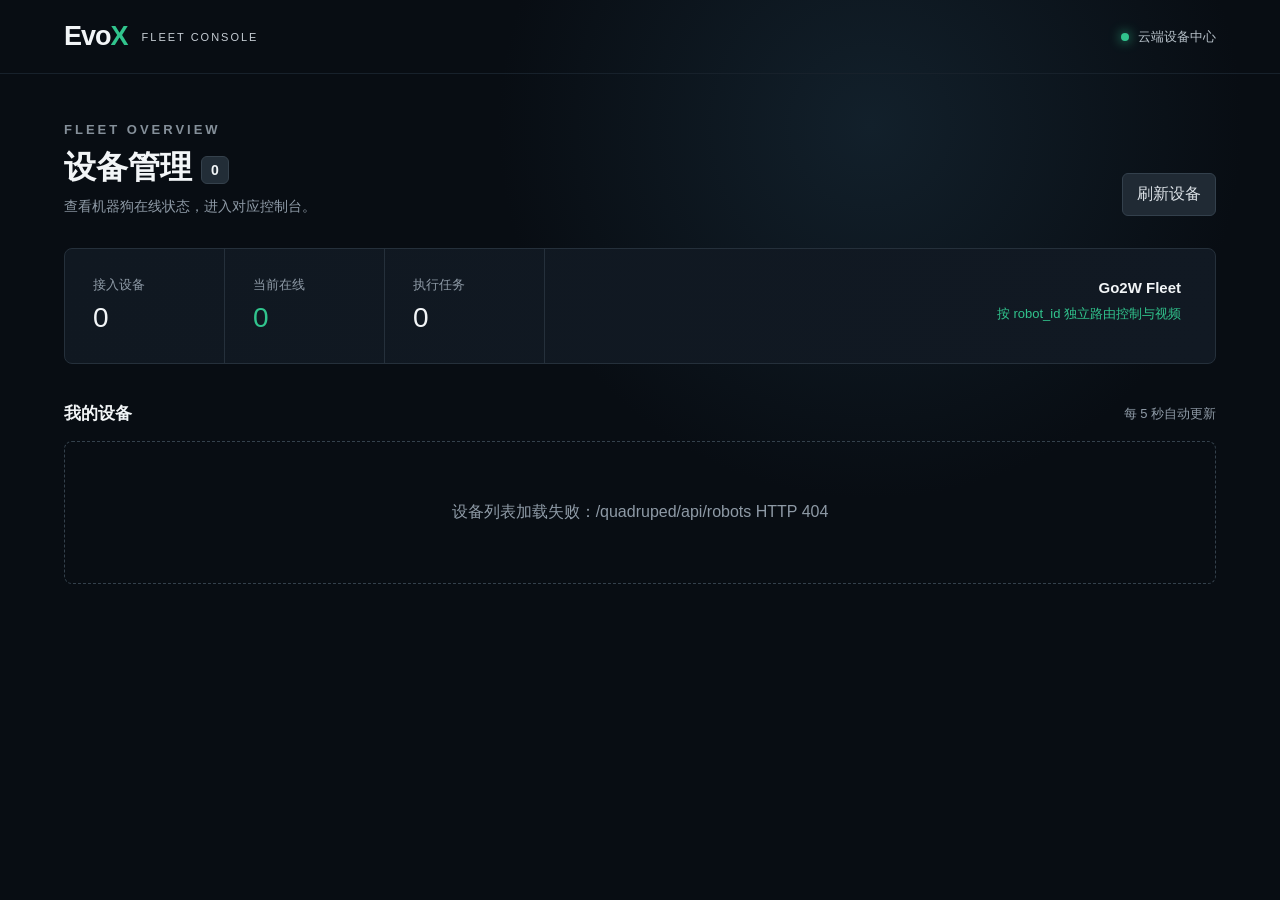
==== static/fleet/index.html @ 94fb5907 "feat: add multi-robot cloud control and SSH reverse proxy" ====
<!doctype html>
<html lang="zh-CN">
<head>
  <meta charset="utf-8">
  <meta name="viewport" content="width=device-width,initial-scale=1">
  <title>Go2W 设备管理</title>
  <link rel="stylesheet" href="fleet.css">
</head>
<body>
  <header class="topbar">
    <a class="brand" href="/quadruped/fleet/">
      <strong>Evo<span>X</span></strong>
      <small>FLEET CONSOLE</small>
    </a>
    <div class="environment"><i></i><span>云端设备中心</span></div>
  </header>

  <main>
    <div class="heading">
      <div>
        <div class="eyebrow">FLEET OVERVIEW</div>
        <h1>设备管理 <span id="device-count">0</span></h1>
        <p>查看机器狗在线状态，进入对应控制台。</p>
      </div>
      <button id="refresh" type="button">刷新设备</button>
    </div>

    <section class="summary">
      <div><span>接入设备</span><strong id="total">0</strong></div>
      <div><span>当前在线</span><strong id="online" class="ok">0</strong></div>
      <div><span>执行任务</span><strong id="tasks">0</strong></div>
      <aside><b>Go2W Fleet</b><small>按 robot_id 独立路由控制与视频</small></aside>
    </section>

    <div class="section-head">
      <h2>我的设备</h2>
      <span>每 5 秒自动更新</span>
    </div>
    <section id="devices" class="devices" aria-live="polite"></section>
  </main>

  <script src="fleet.js" type="module"></script>
</body>
</html>
---- static/fleet/fleet.css ----
:root{
  color-scheme:dark;
  --bg:#080d13;
  --panel:#111922;
  --line:#25303b;
  --text:#f2f5f7;
  --muted:#8e9aa6;
  --green:#31c48d;
  --red:#ff6b6b;
  font-family:Inter,"PingFang SC","Microsoft YaHei",sans-serif;
}
*{box-sizing:border-box}
body{margin:0;min-height:100vh;background:radial-gradient(circle at 68% 14%,#12202b 0,transparent 32%),var(--bg);color:var(--text)}
.topbar{height:74px;padding:0 5vw;border-bottom:1px solid #17212b;display:flex;align-items:center;justify-content:space-between}
.brand{display:flex;align-items:center;gap:14px;color:inherit;text-decoration:none}
.brand strong{font-size:27px;letter-spacing:-1px}
.brand strong span{color:var(--green)}
.brand small{font-size:11px;letter-spacing:2px;color:#c7ced5}
.environment{display:flex;align-items:center;gap:9px;color:#b6c0c8;font-size:13px}
.environment i{width:8px;height:8px;border-radius:50%;background:var(--green);box-shadow:0 0 12px var(--green)}
main{width:min(1480px,90vw);margin:0 auto;padding:48px 0 70px}
.heading{display:flex;align-items:end;justify-content:space-between;gap:24px}
.eyebrow{font-size:13px;letter-spacing:3px;color:#85909a;font-weight:700}
h1{font-size:32px;margin:9px 0 8px}
h1 span{display:inline-grid;place-items:center;min-width:28px;height:28px;padding:0 7px;border-radius:6px;background:#222d37;border:1px solid #35414c;font-size:14px;vertical-align:middle}
.heading p{margin:0;color:var(--muted);font-size:14px}
button{border:1px solid #33404c;background:#202a34;color:#dce2e7;border-radius:6px;padding:10px 14px;font:inherit;cursor:pointer}
button:hover{border-color:#526170}
.summary{margin-top:32px;display:grid;grid-template-columns:160px 160px 160px 1fr;min-height:116px;border:1px solid var(--line);border-radius:8px;background:linear-gradient(120deg,#101821,#111923)}
.summary>div{padding:27px 28px;border-right:1px solid var(--line)}
.summary span{display:block;color:var(--muted);font-size:13px;margin-bottom:8px}
.summary strong{font-size:28px;font-weight:500}
.summary strong.ok{color:var(--green)}
.summary aside{padding:30px 34px;justify-self:end;text-align:right}
.summary aside b{display:block;font-size:15px;margin-bottom:8px}
.summary aside small{color:var(--green);font-size:13px}
.section-head{display:flex;align-items:center;justify-content:space-between;margin:38px 0 16px}
.section-head h2{margin:0;font-size:17px}
.section-head span{color:var(--muted);font-size:13px}
.devices{display:grid;grid-template-columns:repeat(5,minmax(0,1fr));gap:18px}
.device{border:1px solid var(--line);border-radius:8px;background:linear-gradient(145deg,#111923,#0e151d);overflow:hidden;min-height:300px;padding:14px;display:flex;flex-direction:column}
.device-head{display:flex;justify-content:space-between;align-items:center}
.badge{font-size:12px;border:1px solid #315545;color:#64d6a8;background:#10271f;border-radius:5px;padding:5px 8px}
.badge.offline{border-color:#5a3538;color:#f08b8f;background:#271517}
.robot-id{color:#71808d;font:12px ui-monospace,SFMono-Regular,monospace}
.visual{height:130px;display:grid;place-items:center;background:radial-gradient(ellipse at 50% 75%,#183126 0,#111a22 48%,transparent 70%);border-bottom:1px solid #19232d}
.robot-icon{width:74px;height:50px;border:3px solid #b9c5cd;border-radius:8px;position:relative;opacity:.8}
.robot-icon:before,.robot-icon:after{content:"";position:absolute;top:12px;width:10px;height:10px;border-radius:50%;background:var(--green);box-shadow:0 0 14px #26b77f}
.robot-icon:before{left:16px}.robot-icon:after{right:16px}
.device h3{font-size:18px;margin:18px 0 5px}
.device p{margin:0 0 18px;color:#7c8a96;font-size:13px}
.metrics{display:flex;gap:18px;color:#9eabb5;font-size:12px;margin-bottom:18px}
.ssh-box{margin:0 0 14px;padding:9px;border:1px solid #283640;border-radius:6px;background:#0d151d}
.ssh-title{font-size:11px;color:#9fb0bc;margin-bottom:6px}
.ssh-box code{display:block;max-width:100%;overflow:hidden;text-overflow:ellipsis;white-space:nowrap;color:#70ddb1;font:10.5px ui-monospace,SFMono-Regular,monospace}
.ssh-actions{display:flex;gap:6px;margin-top:8px}
.mini{padding:6px 7px;font-size:11px;line-height:1.2;flex:1;min-width:0;background:#18242d}
.mini.danger{color:#ff9a9d;border-color:#5b373b;background:#251719}
.empty-ssh{color:#71808d;font-size:11px}
.actions{margin-top:auto;display:flex;gap:10px;flex-wrap:wrap}
.console-link{display:inline-flex;align-items:center;justify-content:center;min-width:0;width:100%;padding:10px 10px;border:1px solid #3a4651;border-radius:5px;background:#1e2932;color:#eef3f6;text-decoration:none;font-size:13px;white-space:nowrap}
.console-link:hover{border-color:var(--green);color:#85e8be}
.empty{grid-column:1/-1;padding:60px;text-align:center;border:1px dashed #34414c;border-radius:8px;color:var(--muted)}
@media(max-width:1200px){
  .devices{grid-template-columns:repeat(3,minmax(0,1fr))}
}
@media(max-width:800px){
  .summary{grid-template-columns:repeat(3,1fr)}
  .summary aside{grid-column:1/-1;text-align:left;border-top:1px solid var(--line)}
  .devices{grid-template-columns:1fr}
  .heading{align-items:flex-start}
}
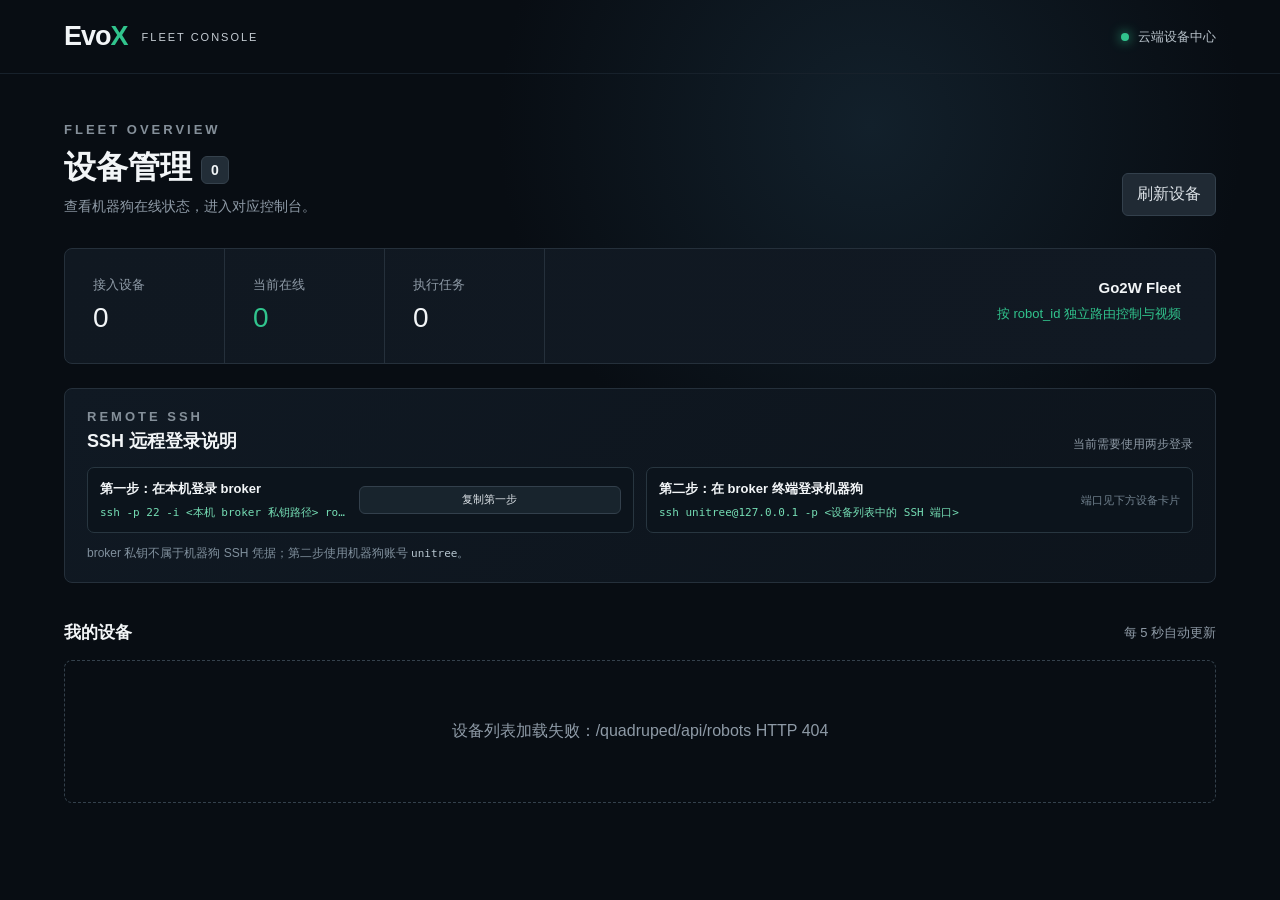
==== commit 34c56aa2: "fix: add two-step SSH access guidance" ====
--- a/static/fleet/index.html
+++ b/static/fleet/index.html
@@ -32,6 +32,33 @@
       <aside><b>Go2W Fleet</b><small>按 robot_id 独立路由控制与视频</small></aside>
     </section>
 
+    <section class="ssh-guide">
+      <div class="guide-head">
+        <div>
+          <div class="eyebrow">REMOTE SSH</div>
+          <h2>SSH 远程登录说明</h2>
+        </div>
+        <span>当前需要使用两步登录</span>
+      </div>
+      <ol>
+        <li>
+          <div>
+            <b>第一步：在本机登录 broker</b>
+            <code id="sshGuideBroker">ssh -p 22 -i &lt;本机 broker 私钥路径&gt; root@ssh-portbroker.evoxrobot.com</code>
+          </div>
+          <button class="mini" type="button" data-copy-guide="broker">复制第一步</button>
+        </li>
+        <li>
+          <div>
+            <b>第二步：在 broker 终端登录机器狗</b>
+            <code>ssh unitree@127.0.0.1 -p &lt;设备列表中的 SSH 端口&gt;</code>
+          </div>
+          <span class="guide-note">端口见下方设备卡片</span>
+        </li>
+      </ol>
+      <p>broker 私钥不属于机器狗 SSH 凭据；第二步使用机器狗账号 <code>unitree</code>。</p>
+    </section>
+
     <div class="section-head">
       <h2>我的设备</h2>
       <span>每 5 秒自动更新</span>
--- a/static/fleet/fleet.css
+++ b/static/fleet/fleet.css
@@ -34,6 +34,18 @@
 .summary aside{padding:30px 34px;justify-self:end;text-align:right}
 .summary aside b{display:block;font-size:15px;margin-bottom:8px}
 .summary aside small{color:var(--green);font-size:13px}
+.ssh-guide{margin-top:24px;padding:20px 22px;border:1px solid var(--line);border-radius:8px;background:linear-gradient(135deg,#101923,#0d141c)}
+.guide-head{display:flex;align-items:end;justify-content:space-between;gap:18px;margin-bottom:14px}
+.guide-head h2{margin:5px 0 0;font-size:18px}
+.guide-head>span{color:var(--muted);font-size:12px}
+.ssh-guide ol{list-style:none;margin:0;padding:0;display:grid;grid-template-columns:1fr 1fr;gap:12px;counter-reset:steps}
+.ssh-guide li{display:flex;align-items:center;gap:12px;min-width:0;padding:12px;border:1px solid #283640;border-radius:7px;background:#0c141c}
+.ssh-guide li>div{min-width:0;flex:1}
+.ssh-guide b{display:block;font-size:13px;margin-bottom:7px}
+.ssh-guide code{display:block;overflow:hidden;text-overflow:ellipsis;white-space:nowrap;color:#75ddb4;font:11px ui-monospace,SFMono-Regular,monospace}
+.ssh-guide p{margin:12px 0 0;color:#80909d;font-size:12px}
+.ssh-guide p code{display:inline;color:#b8c7d1}
+.guide-note{flex:none;color:#71818e;font-size:11px}
 .section-head{display:flex;align-items:center;justify-content:space-between;margin:38px 0 16px}
 .section-head h2{margin:0;font-size:17px}
 .section-head span{color:var(--muted);font-size:13px}
@@ -63,6 +75,7 @@
 .empty{grid-column:1/-1;padding:60px;text-align:center;border:1px dashed #34414c;border-radius:8px;color:var(--muted)}
 @media(max-width:1200px){
   .devices{grid-template-columns:repeat(3,minmax(0,1fr))}
+  .ssh-guide ol{grid-template-columns:1fr}
 }
 @media(max-width:800px){
   .summary{grid-template-columns:repeat(3,1fr)}
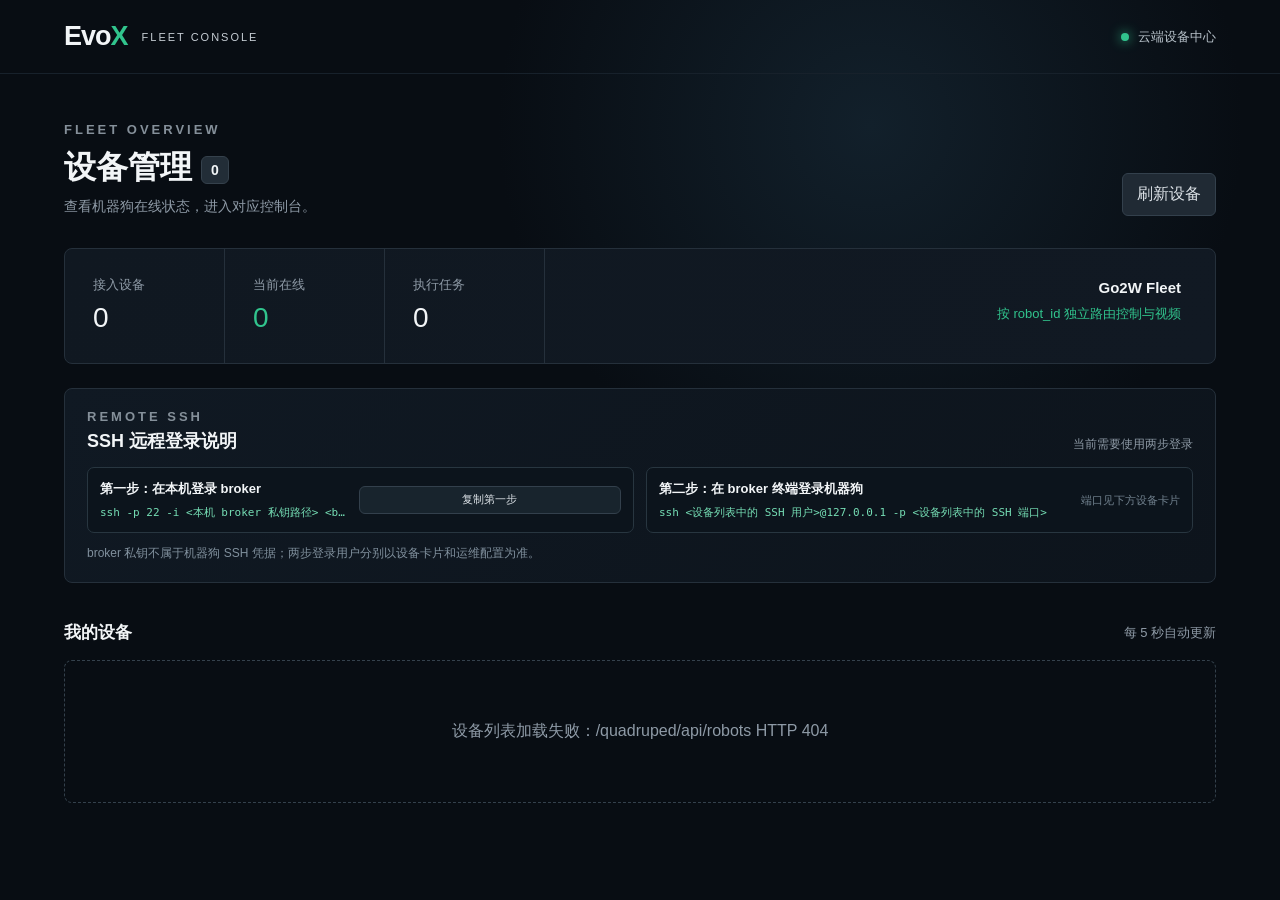
==== commit 73e6d1f4: "feat: add inspection console and harden robot connectivity" ====
--- a/static/fleet/index.html
+++ b/static/fleet/index.html
@@ -44,19 +44,19 @@
         <li>
           <div>
             <b>第一步：在本机登录 broker</b>
-            <code id="sshGuideBroker">ssh -p 22 -i &lt;本机 broker 私钥路径&gt; root@ssh-portbroker.evoxrobot.com</code>
+            <code id="sshGuideBroker">ssh -p 22 -i &lt;本机 broker 私钥路径&gt; &lt;broker SSH 用户&gt;@ssh-portbroker.evoxrobot.com</code>
           </div>
           <button class="mini" type="button" data-copy-guide="broker">复制第一步</button>
         </li>
         <li>
           <div>
             <b>第二步：在 broker 终端登录机器狗</b>
-            <code>ssh unitree@127.0.0.1 -p &lt;设备列表中的 SSH 端口&gt;</code>
+            <code>ssh &lt;设备列表中的 SSH 用户&gt;@127.0.0.1 -p &lt;设备列表中的 SSH 端口&gt;</code>
           </div>
           <span class="guide-note">端口见下方设备卡片</span>
         </li>
       </ol>
-      <p>broker 私钥不属于机器狗 SSH 凭据；第二步使用机器狗账号 <code>unitree</code>。</p>
+      <p>broker 私钥不属于机器狗 SSH 凭据；两步登录用户分别以设备卡片和运维配置为准。</p>
     </section>
 
     <div class="section-head">
--- a/static/fleet/fleet.css
+++ b/static/fleet/fleet.css
@@ -72,6 +72,7 @@
 .actions{margin-top:auto;display:flex;gap:10px;flex-wrap:wrap}
 .console-link{display:inline-flex;align-items:center;justify-content:center;min-width:0;width:100%;padding:10px 10px;border:1px solid #3a4651;border-radius:5px;background:#1e2932;color:#eef3f6;text-decoration:none;font-size:13px;white-space:nowrap}
 .console-link:hover{border-color:var(--green);color:#85e8be}
+.inspection-link{border-color:#2f6655;background:linear-gradient(180deg,#15352b,#10251e);color:#8bf0c8}
 .empty{grid-column:1/-1;padding:60px;text-align:center;border:1px dashed #34414c;border-radius:8px;color:var(--muted)}
 @media(max-width:1200px){
   .devices{grid-template-columns:repeat(3,minmax(0,1fr))}
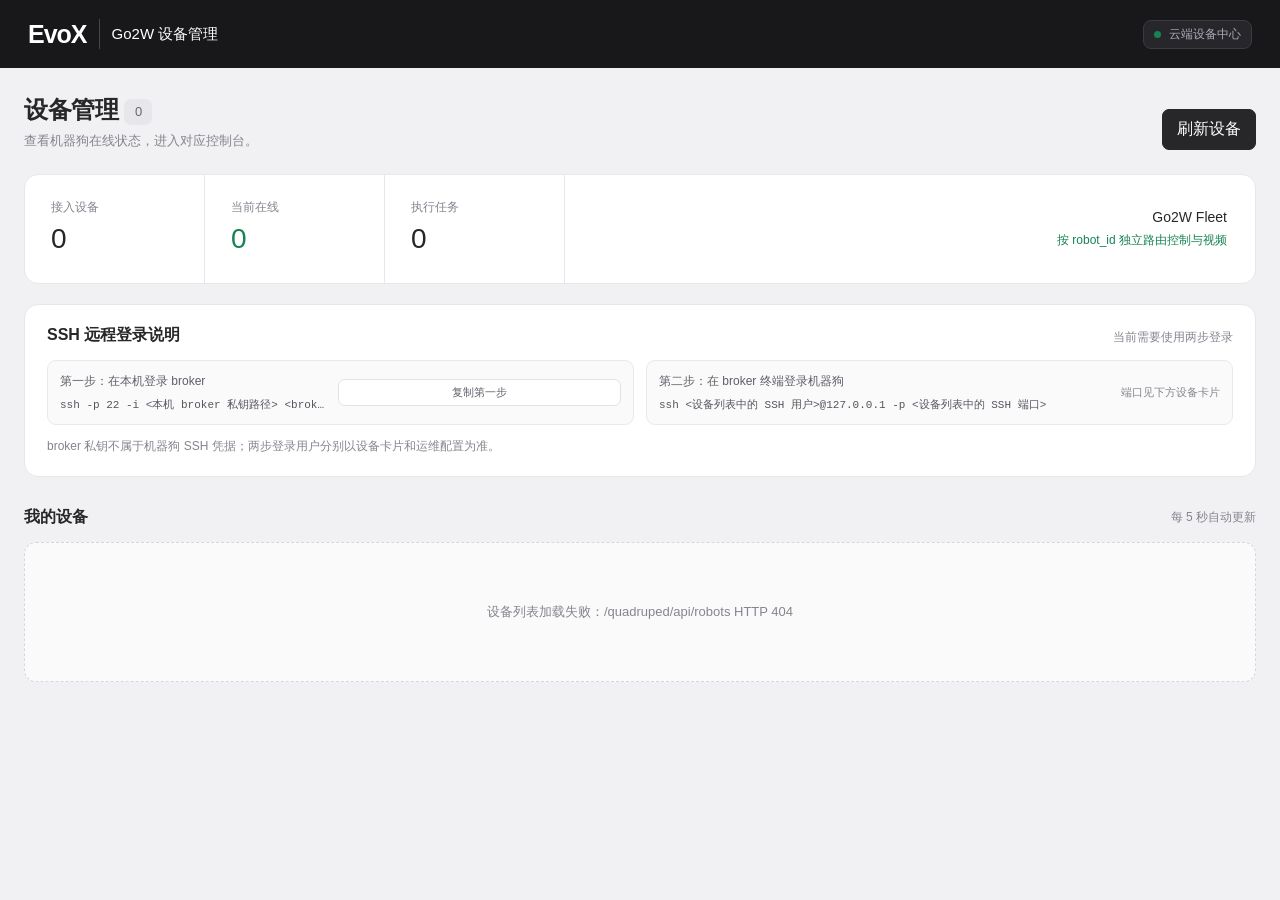
==== commit e3c90d9c: "feat(web): refresh inspection and fleet consoles" ====
--- a/static/fleet/index.html
+++ b/static/fleet/index.html
@@ -10,7 +10,8 @@
   <header class="topbar">
     <a class="brand" href="/quadruped/fleet/">
       <strong>Evo<span>X</span></strong>
-      <small>FLEET CONSOLE</small>
+      <i></i>
+      <div><b>Go2W 设备管理</b></div>
     </a>
     <div class="environment"><i></i><span>云端设备中心</span></div>
   </header>
@@ -18,7 +19,6 @@
   <main>
     <div class="heading">
       <div>
-        <div class="eyebrow">FLEET OVERVIEW</div>
         <h1>设备管理 <span id="device-count">0</span></h1>
         <p>查看机器狗在线状态，进入对应控制台。</p>
       </div>
@@ -35,7 +35,6 @@
     <section class="ssh-guide">
       <div class="guide-head">
         <div>
-          <div class="eyebrow">REMOTE SSH</div>
           <h2>SSH 远程登录说明</h2>
         </div>
         <span>当前需要使用两步登录</span>
--- a/static/fleet/fleet.css
+++ b/static/fleet/fleet.css
@@ -1,86 +1,116 @@
 :root{
-  color-scheme:dark;
-  --bg:#080d13;
-  --panel:#111922;
-  --line:#25303b;
-  --text:#f2f5f7;
-  --muted:#8e9aa6;
-  --green:#31c48d;
-  --red:#ff6b6b;
-  font-family:Inter,"PingFang SC","Microsoft YaHei",sans-serif;
+  color-scheme:light;
+  --bg:#f1f1f3;
+  --panel:#fff;
+  --line:#e7e7eb;
+  --line-2:#dcdce2;
+  --fg:#27272a;
+  --fg-2:#65656f;
+  --muted:#85858f;
+  --accent:#35353b;
+  --green:#168354;
+  --warn:#aa741d;
+  --red:#ac4444;
+  --display:Inter,-apple-system,BlinkMacSystemFont,"PingFang SC","Microsoft YaHei",sans-serif;
+  --mono:"SFMono-Regular",Consolas,"Liberation Mono",monospace;
+  font-family:var(--display);
 }
 *{box-sizing:border-box}
-body{margin:0;min-height:100vh;background:radial-gradient(circle at 68% 14%,#12202b 0,transparent 32%),var(--bg);color:var(--text)}
-.topbar{height:74px;padding:0 5vw;border-bottom:1px solid #17212b;display:flex;align-items:center;justify-content:space-between}
-.brand{display:flex;align-items:center;gap:14px;color:inherit;text-decoration:none}
-.brand strong{font-size:27px;letter-spacing:-1px}
-.brand strong span{color:var(--green)}
-.brand small{font-size:11px;letter-spacing:2px;color:#c7ced5}
-.environment{display:flex;align-items:center;gap:9px;color:#b6c0c8;font-size:13px}
-.environment i{width:8px;height:8px;border-radius:50%;background:var(--green);box-shadow:0 0 12px var(--green)}
-main{width:min(1480px,90vw);margin:0 auto;padding:48px 0 70px}
+body{margin:0;min-width:0;min-height:100vh;background:var(--bg);color:var(--fg);-webkit-font-smoothing:antialiased}
+button,a{font:inherit}
+button{cursor:pointer;transition:background .15s,border-color .15s,color .15s}
+button:focus-visible,a:focus-visible{outline:2px solid #787880;outline-offset:3px}
+.topbar{height:68px;padding:0 28px;background:#18181b;color:#fff;display:flex;align-items:center;justify-content:space-between;gap:20px}
+.brand{display:flex;align-items:center;gap:12px;color:inherit;text-decoration:none;min-width:0}
+.brand strong{font-size:25px;line-height:1;letter-spacing:-1px;font-weight:700;color:#fff}
+.brand strong span{color:#fff}
+.brand>i{width:1px;height:30px;background:#44444c}
+.brand div{display:flex;flex-direction:column;gap:3px;min-width:0}
+.brand b{font-size:15px;font-weight:400;letter-spacing:0;white-space:nowrap}
+.environment{display:flex;align-items:center;gap:8px;height:29px;padding:0 10px;border:1px solid #3a3a41;border-radius:8px;background:#26262b;color:#aaaab4;font-size:12px;white-space:nowrap}
+.environment i{width:7px;height:7px;border-radius:50%;background:var(--green)}
+main{width:min(1480px,calc(100% - 48px));margin:0 auto;padding:28px 0 70px}
 .heading{display:flex;align-items:end;justify-content:space-between;gap:24px}
-.eyebrow{font-size:13px;letter-spacing:3px;color:#85909a;font-weight:700}
-h1{font-size:32px;margin:9px 0 8px}
-h1 span{display:inline-grid;place-items:center;min-width:28px;height:28px;padding:0 7px;border-radius:6px;background:#222d37;border:1px solid #35414c;font-size:14px;vertical-align:middle}
-.heading p{margin:0;color:var(--muted);font-size:14px}
-button{border:1px solid #33404c;background:#202a34;color:#dce2e7;border-radius:6px;padding:10px 14px;font:inherit;cursor:pointer}
-button:hover{border-color:#526170}
-.summary{margin-top:32px;display:grid;grid-template-columns:160px 160px 160px 1fr;min-height:116px;border:1px solid var(--line);border-radius:8px;background:linear-gradient(120deg,#101821,#111923)}
-.summary>div{padding:27px 28px;border-right:1px solid var(--line)}
-.summary span{display:block;color:var(--muted);font-size:13px;margin-bottom:8px}
-.summary strong{font-size:28px;font-weight:500}
+h1{font-size:24px;line-height:1.2;margin:0 0 7px;font-weight:600;letter-spacing:-.02em}
+h1 span{display:inline-grid;place-items:center;min-width:28px;height:26px;padding:0 8px;border-radius:7px;background:#e7e7eb;color:#65656f;font-size:13px;vertical-align:middle;font-weight:500}
+.heading p{margin:0;color:var(--muted);font-size:13px}
+button{border:1px solid #dedee4;background:#fafafa;color:var(--fg);border-radius:7px;padding:9px 14px}
+button:hover{border-color:#cfcfd7;background:#f1f1f4}
+#refresh{background:#27272a;border-color:#27272a;color:#fff}
+#refresh:hover{background:#3a3a40;border-color:#3a3a40}
+.summary{margin-top:24px;display:grid;grid-template-columns:repeat(3,minmax(150px,180px)) minmax(0,1fr);min-height:110px;border:1px solid var(--line);border-radius:14px;background:var(--panel);overflow:hidden}
+.summary>div{padding:24px 26px;border-right:1px solid var(--line)}
+.summary span{display:block;color:var(--muted);font-size:12px;margin-bottom:9px}
+.summary strong{font-size:28px;line-height:1;font-weight:500;color:var(--fg)}
 .summary strong.ok{color:var(--green)}
-.summary aside{padding:30px 34px;justify-self:end;text-align:right}
-.summary aside b{display:block;font-size:15px;margin-bottom:8px}
-.summary aside small{color:var(--green);font-size:13px}
-.ssh-guide{margin-top:24px;padding:20px 22px;border:1px solid var(--line);border-radius:8px;background:linear-gradient(135deg,#101923,#0d141c)}
-.guide-head{display:flex;align-items:end;justify-content:space-between;gap:18px;margin-bottom:14px}
-.guide-head h2{margin:5px 0 0;font-size:18px}
+.summary aside{padding:25px 28px;display:flex;flex-direction:column;align-items:flex-end;justify-content:center;text-align:right}
+.summary aside b{display:block;font-size:14px;font-weight:500;margin-bottom:7px}
+.summary aside small{color:var(--green);font-size:12px}
+.ssh-guide{margin-top:20px;padding:20px 22px;border:1px solid var(--line);border-radius:14px;background:var(--panel)}
+.guide-head{display:flex;align-items:flex-end;justify-content:space-between;gap:18px;margin-bottom:14px}
+.guide-head h2{margin:0;font-size:16px;font-weight:600}
 .guide-head>span{color:var(--muted);font-size:12px}
-.ssh-guide ol{list-style:none;margin:0;padding:0;display:grid;grid-template-columns:1fr 1fr;gap:12px;counter-reset:steps}
-.ssh-guide li{display:flex;align-items:center;gap:12px;min-width:0;padding:12px;border:1px solid #283640;border-radius:7px;background:#0c141c}
+.ssh-guide ol{list-style:none;margin:0;padding:0;display:grid;grid-template-columns:1fr 1fr;gap:12px}
+.ssh-guide li{display:flex;align-items:center;gap:12px;min-width:0;padding:12px;border:1px solid #e9e9ed;border-radius:9px;background:#fafafa}
 .ssh-guide li>div{min-width:0;flex:1}
-.ssh-guide b{display:block;font-size:13px;margin-bottom:7px}
-.ssh-guide code{display:block;overflow:hidden;text-overflow:ellipsis;white-space:nowrap;color:#75ddb4;font:11px ui-monospace,SFMono-Regular,monospace}
-.ssh-guide p{margin:12px 0 0;color:#80909d;font-size:12px}
-.ssh-guide p code{display:inline;color:#b8c7d1}
-.guide-note{flex:none;color:#71818e;font-size:11px}
-.section-head{display:flex;align-items:center;justify-content:space-between;margin:38px 0 16px}
-.section-head h2{margin:0;font-size:17px}
-.section-head span{color:var(--muted);font-size:13px}
-.devices{display:grid;grid-template-columns:repeat(5,minmax(0,1fr));gap:18px}
-.device{border:1px solid var(--line);border-radius:8px;background:linear-gradient(145deg,#111923,#0e151d);overflow:hidden;min-height:300px;padding:14px;display:flex;flex-direction:column}
-.device-head{display:flex;justify-content:space-between;align-items:center}
-.badge{font-size:12px;border:1px solid #315545;color:#64d6a8;background:#10271f;border-radius:5px;padding:5px 8px}
-.badge.offline{border-color:#5a3538;color:#f08b8f;background:#271517}
-.robot-id{color:#71808d;font:12px ui-monospace,SFMono-Regular,monospace}
-.visual{height:130px;display:grid;place-items:center;background:radial-gradient(ellipse at 50% 75%,#183126 0,#111a22 48%,transparent 70%);border-bottom:1px solid #19232d}
-.robot-icon{width:74px;height:50px;border:3px solid #b9c5cd;border-radius:8px;position:relative;opacity:.8}
-.robot-icon:before,.robot-icon:after{content:"";position:absolute;top:12px;width:10px;height:10px;border-radius:50%;background:var(--green);box-shadow:0 0 14px #26b77f}
+.ssh-guide b{display:block;font-size:12px;font-weight:500;margin-bottom:7px;color:#5f5f68}
+.ssh-guide code{display:block;overflow:hidden;text-overflow:ellipsis;white-space:nowrap;color:#55555f;font:11px var(--mono)}
+.ssh-guide p{margin:12px 0 0;color:var(--muted);font-size:12px;line-height:1.6}
+.ssh-guide p code{display:inline;color:#55555f}
+.guide-note{flex:none;color:var(--muted);font-size:11px}
+.mini{padding:6px 8px;font-size:11px;line-height:1.2;flex:1;min-width:0;background:#fff;border-color:#e2e2e7;color:#62626d}
+.mini.danger{color:var(--red);border-color:#ead1d1;background:#fbf1f1}
+.section-head{display:flex;align-items:center;justify-content:space-between;margin:30px 0 14px}
+.section-head h2{margin:0;font-size:16px;font-weight:600}
+.section-head span{color:var(--muted);font-size:12px}
+.devices{display:grid;grid-template-columns:repeat(4,minmax(0,1fr));gap:16px}
+.device{border:1px solid var(--line);border-radius:12px;background:var(--panel);overflow:hidden;min-height:300px;padding:16px;display:flex;flex-direction:column;transition:border-color .15s,box-shadow .15s,transform .15s}
+.device:hover{border-color:#d6d6dd;box-shadow:0 10px 28px #18181b0d;transform:translateY(-1px)}
+.device-head{display:flex;justify-content:space-between;align-items:center;gap:10px;min-width:0}
+.badge{flex:none;display:inline-flex;align-items:center;gap:6px;white-space:nowrap;font-size:11px;border:1px solid #cfe6da;color:var(--green);background:#f0f8f3;border-radius:999px;padding:5px 9px}
+.badge:before{content:"";width:6px;height:6px;border-radius:50%;background:currentColor}
+.badge.offline{border-color:#ead1d1;color:var(--red);background:#fbf1f1}
+.robot-id{min-width:0;max-width:66%;overflow:hidden;text-overflow:ellipsis;white-space:nowrap;text-align:right;color:var(--muted);font:11px var(--mono)}
+.visual{height:128px;display:grid;place-items:center;margin:15px 0 0;border:1px solid #eeeef1;border-radius:9px;background-color:#f7f7f9;background-image:linear-gradient(#ececf0 1px,transparent 1px),linear-gradient(90deg,#ececf0 1px,transparent 1px);background-size:20px 20px}
+.robot-icon{width:78px;height:50px;border:3px solid #777780;border-radius:10px;position:relative;opacity:.9}
+.robot-icon:before,.robot-icon:after{content:"";position:absolute;top:12px;width:10px;height:10px;border-radius:50%;background:var(--green)}
 .robot-icon:before{left:16px}.robot-icon:after{right:16px}
-.device h3{font-size:18px;margin:18px 0 5px}
-.device p{margin:0 0 18px;color:#7c8a96;font-size:13px}
-.metrics{display:flex;gap:18px;color:#9eabb5;font-size:12px;margin-bottom:18px}
-.ssh-box{margin:0 0 14px;padding:9px;border:1px solid #283640;border-radius:6px;background:#0d151d}
-.ssh-title{font-size:11px;color:#9fb0bc;margin-bottom:6px}
-.ssh-box code{display:block;max-width:100%;overflow:hidden;text-overflow:ellipsis;white-space:nowrap;color:#70ddb1;font:10.5px ui-monospace,SFMono-Regular,monospace}
+.device.offline .robot-icon{opacity:.45;border-color:#a4a4ad}
+.device.offline .robot-icon:before,.device.offline .robot-icon:after{background:#8e8e97}
+.device.offline .visual{background-color:#f2f2f4}
+.device h3{min-width:0;overflow-wrap:anywhere;word-break:break-word;font-size:17px;line-height:1.35;margin:16px 0 5px;font-weight:600}
+.device p{margin:0 0 14px;color:var(--muted);font-size:12px}
+.metrics{display:flex;flex-wrap:wrap;gap:7px;color:#666670;font-size:11px;margin-bottom:14px}
+.metrics span{padding:5px 8px;border-radius:6px;background:#f5f5f7;border:1px solid #eeeef1}
+.ssh-box{margin:0 0 14px;padding:10px;border:1px solid #e9e9ed;border-radius:8px;background:#fafafa}
+.ssh-title{font-size:11px;color:#777781;margin-bottom:7px}
+.ssh-box code{display:block;max-width:100%;overflow:hidden;text-overflow:ellipsis;white-space:nowrap;color:#55555f;font:10.5px var(--mono)}
 .ssh-actions{display:flex;gap:6px;margin-top:8px}
-.mini{padding:6px 7px;font-size:11px;line-height:1.2;flex:1;min-width:0;background:#18242d}
-.mini.danger{color:#ff9a9d;border-color:#5b373b;background:#251719}
-.empty-ssh{color:#71808d;font-size:11px}
-.actions{margin-top:auto;display:flex;gap:10px;flex-wrap:wrap}
-.console-link{display:inline-flex;align-items:center;justify-content:center;min-width:0;width:100%;padding:10px 10px;border:1px solid #3a4651;border-radius:5px;background:#1e2932;color:#eef3f6;text-decoration:none;font-size:13px;white-space:nowrap}
-.console-link:hover{border-color:var(--green);color:#85e8be}
-.inspection-link{border-color:#2f6655;background:linear-gradient(180deg,#15352b,#10251e);color:#8bf0c8}
-.empty{grid-column:1/-1;padding:60px;text-align:center;border:1px dashed #34414c;border-radius:8px;color:var(--muted)}
-@media(max-width:1200px){
+.empty-ssh{color:var(--muted);font-size:11px}
+.actions{margin-top:auto;display:flex;gap:9px;flex-wrap:wrap}
+.console-link{display:inline-flex;align-items:center;justify-content:center;min-width:0;width:100%;padding:9px 10px;border:1px solid #dedee4;border-radius:7px;background:#fafafa;color:#4f4f58;text-decoration:none;font-size:12px;white-space:nowrap;transition:background .15s,border-color .15s,color .15s}
+.console-link:hover{border-color:#cfcfd7;background:#f1f1f4;color:var(--fg)}
+.inspection-link{border-color:#27272a;background:#27272a;color:#fff}
+.inspection-link:hover{border-color:#3a3a40;background:#3a3a40;color:#fff}
+.empty{grid-column:1/-1;padding:60px;text-align:center;border:1px dashed #d6d6dd;border-radius:12px;background:#fafafa;color:var(--muted);font-size:13px}
+@media(max-width:1400px){
   .devices{grid-template-columns:repeat(3,minmax(0,1fr))}
+}
+@media(max-width:1080px){
+  main{width:calc(100% - 32px);padding-top:22px}
+  .devices{grid-template-columns:repeat(2,minmax(0,1fr))}
   .ssh-guide ol{grid-template-columns:1fr}
+  .summary{grid-template-columns:repeat(3,minmax(120px,1fr))}
 }
-@media(max-width:800px){
-  .summary{grid-template-columns:repeat(3,1fr)}
-  .summary aside{grid-column:1/-1;text-align:left;border-top:1px solid var(--line)}
+@media(max-width:760px){
+  .topbar{height:auto;min-height:62px;padding:10px 14px}
+  .environment{display:none}
+  main{width:calc(100% - 24px)}
+  .heading{align-items:flex-start;flex-direction:column;gap:14px}
+  .heading button{width:100%}
+  .summary{grid-template-columns:1fr 1fr}
+  .summary>div:nth-child(3){border-top:1px solid var(--line)}
+  .summary aside{grid-column:1/-1;align-items:flex-start;text-align:left;border-top:1px solid var(--line)}
+  .guide-head{align-items:flex-start;flex-direction:column}
   .devices{grid-template-columns:1fr}
-  .heading{align-items:flex-start}
 }
